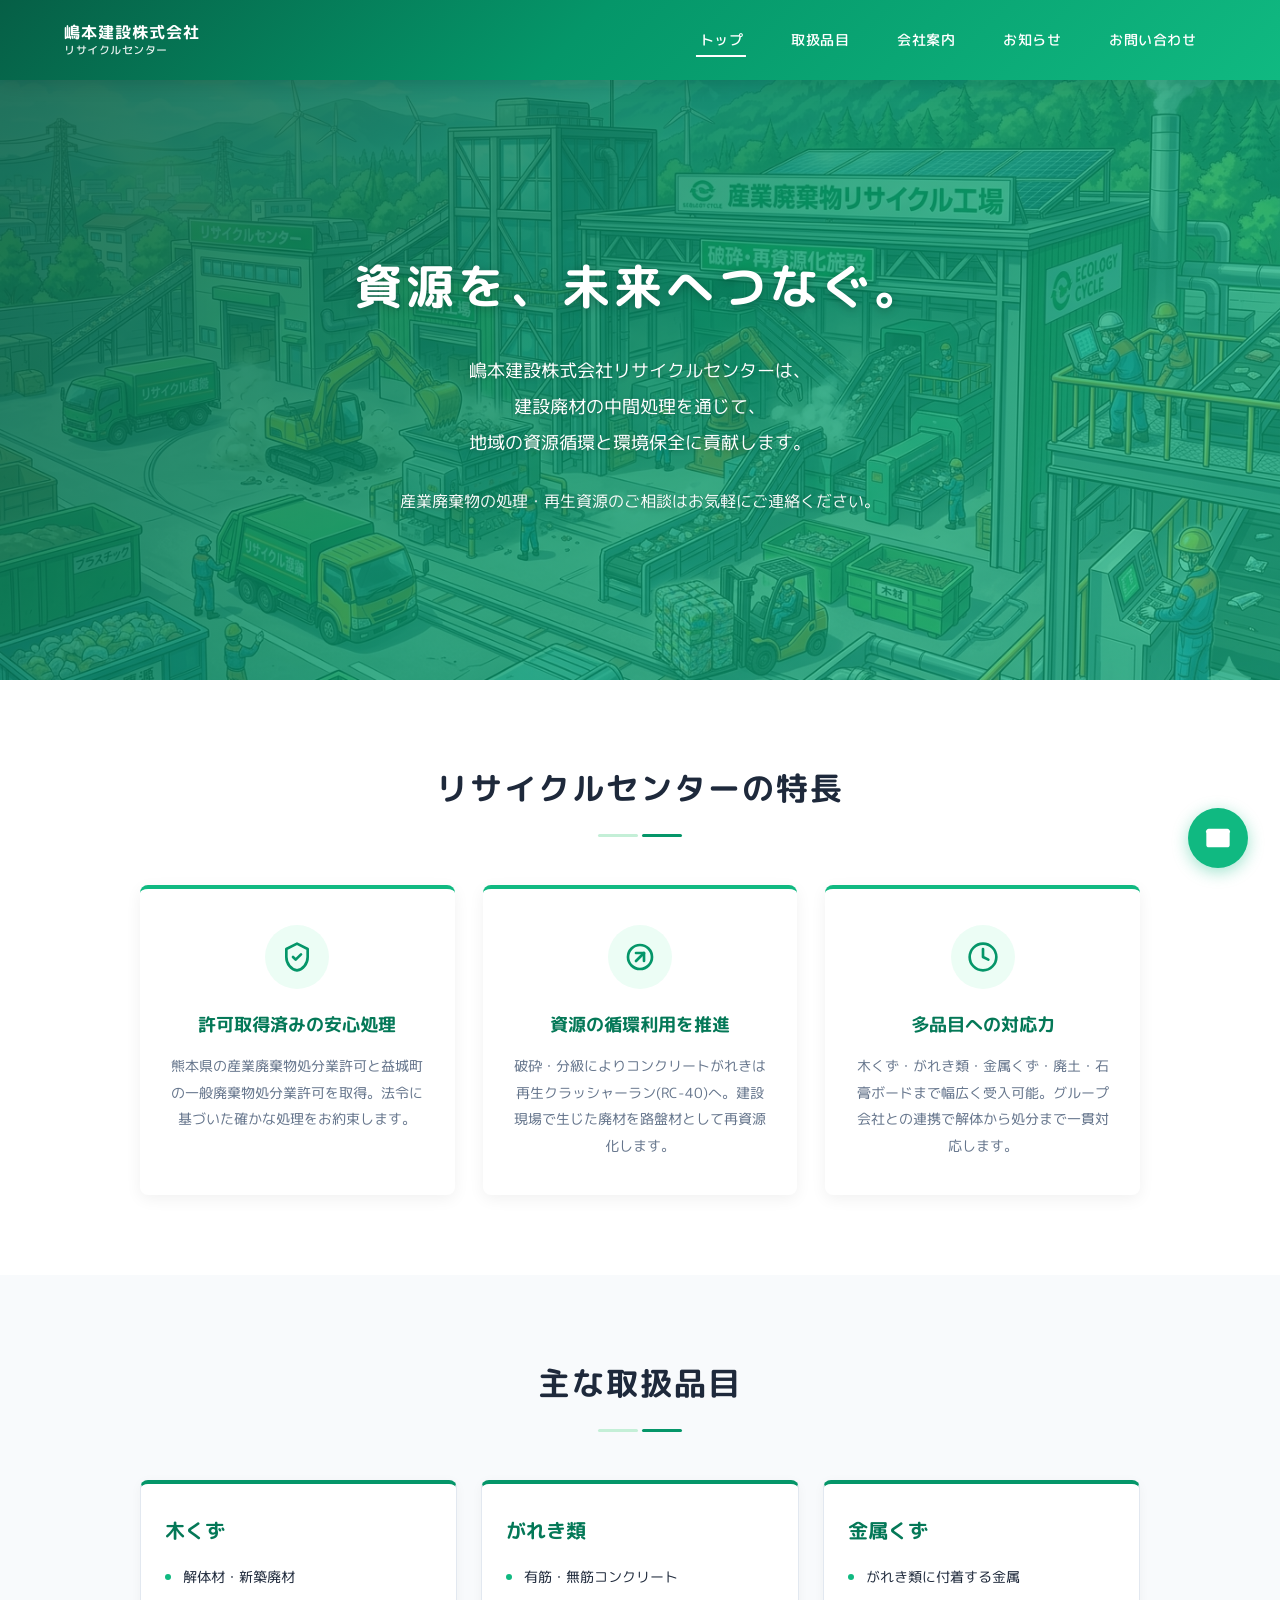
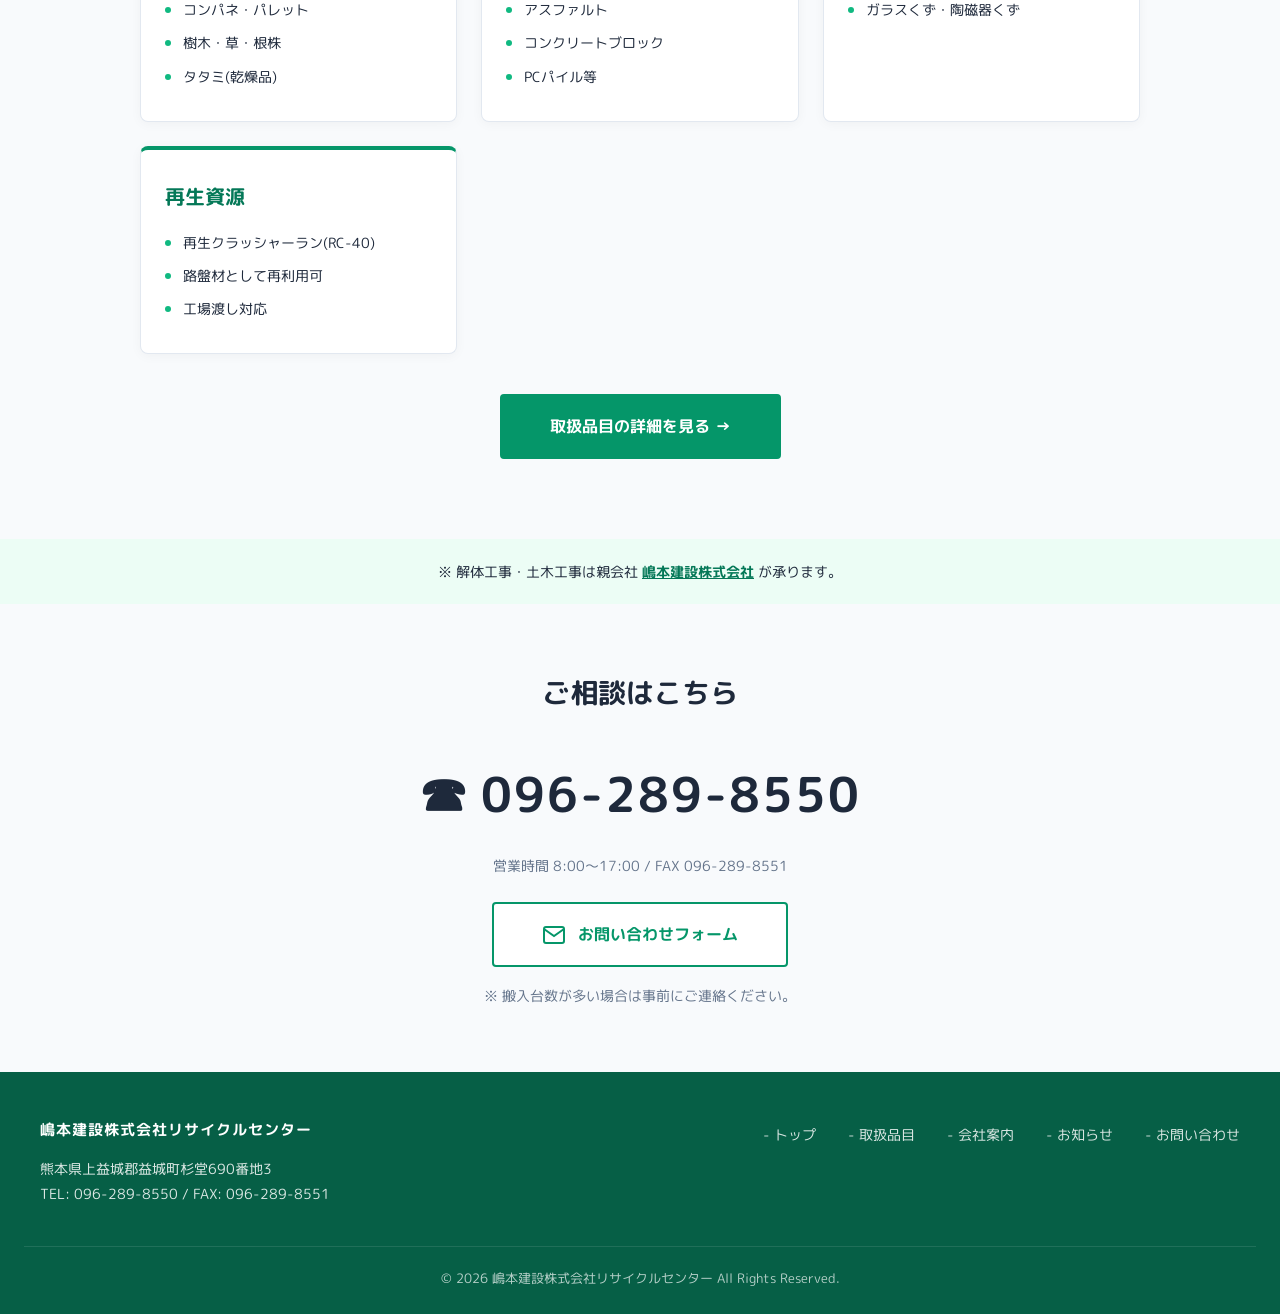
==== index.html @ 12db3a58 "Add files via upload" ====
<!DOCTYPE html>
<html lang="ja">
<head>
  <meta charset="UTF-8">
  <meta name="viewport" content="width=device-width, initial-scale=1.0">
  <title>嶋本建設株式会社リサイクルセンター | 熊本・益城町の産業廃棄物中間処理・再生資源</title>
  <meta name="description" content="嶋本建設株式会社リサイクルセンターは熊本県上益城郡益城町の産業廃棄物中間処理施設。木くず・コンクリートがれき・金属くず等の破砕・分級・再生、再生クラッシャーラン(RC-40)の製造・販売を行っています。TEL: 096-289-8550">
  <meta name="keywords" content="嶋本建設リサイクルセンター,熊本,益城町,産業廃棄物,中間処理,破砕,分級,木くず,がれき,再生クラッシャーラン,RC-40,解体,リサイクル">
  <meta name="author" content="嶋本建設株式会社リサイクルセンター">
  <link rel="canonical" href="https://minoru521019-blip.github.io/shimamoto-recycle/">

  <!-- Open Graph / Twitter -->
  <meta property="og:type" content="website">
  <meta property="og:site_name" content="嶋本建設株式会社リサイクルセンター">
  <meta property="og:title" content="嶋本建設株式会社リサイクルセンター | 熊本・益城町の産業廃棄物中間処理">
  <meta property="og:description" content="熊本県益城町の産業廃棄物中間処理施設。木くず・がれき類・金属くず等の破砕・分級と再生資源の製造。">
  <meta property="og:url" content="https://minoru521019-blip.github.io/shimamoto-recycle/">
  <meta property="og:image" content="https://minoru521019-blip.github.io/shimamoto-recycle/images/logo.svg">
  <meta property="og:locale" content="ja_JP">
  <meta name="twitter:card" content="summary_large_image">

  <link rel="preconnect" href="https://fonts.googleapis.com">
  <link rel="preconnect" href="https://fonts.gstatic.com" crossorigin>
  <link href="https://fonts.googleapis.com/css2?family=M+PLUS+Rounded+1c:wght@400;500;700;800&display=swap" rel="stylesheet">
  <link rel="stylesheet" href="css/style.css?v=1">

  <!-- Structured Data: LocalBusiness -->
  <script type="application/ld+json">
  {
    "@context": "https://schema.org",
    "@type": "LocalBusiness",
    "name": "嶋本建設株式会社リサイクルセンター",
    "alternateName": "嶋本建設リサイクルセンター",
    "url": "https://minoru521019-blip.github.io/shimamoto-recycle/",
    "telephone": "+81-96-289-8550",
    "faxNumber": "+81-96-289-8551",
    "openingHours": "Mo-Sa 08:00-17:00",
    "address": {
      "@type": "PostalAddress",
      "streetAddress": "杉堂690番地3",
      "addressLocality": "上益城郡益城町",
      "addressRegion": "熊本県",
      "addressCountry": "JP"
    },
    "areaServed": {
      "@type": "AdministrativeArea",
      "name": "熊本県"
    },
    "description": "熊本県上益城郡益城町の産業廃棄物中間処理施設。木くず・コンクリートがれき・金属くず等の破砕・分級、再生クラッシャーラン(RC-40)の製造・販売。",
    "knowsAbout": ["産業廃棄物中間処理", "木くず破砕", "がれき類破砕分級", "金属くず処理", "再生クラッシャーラン", "RC-40", "一般廃棄物処分"]
  }
  </script>
</head>
<body>

  <!-- Header -->
  <header class="header">
    <div class="header-inner">
      <a href="index.html" class="logo">
        <span class="logo-text">嶋本建設株式会社<small>リサイクルセンター</small></span>
      </a>
      <div class="hamburger">
        <span></span><span></span><span></span>
      </div>
      <nav class="nav">
        <ul class="nav-list">
          <li><a href="index.html" class="active">トップ</a></li>
          <li><a href="service.html">取扱品目</a></li>
          <li><a href="profile.html">会社案内</a></li>
          <li><a href="news.html">お知らせ</a></li>
          <li><a href="contact.html">お問い合わせ</a></li>
        </ul>
      </nav>
    </div>
  </header>

  <!-- Hero -->
  <section class="hero">
    <div class="hero-bg"></div>
    <div class="hero-content">
      <h1>資源を、未来へつなぐ。</h1>
      <p>嶋本建設株式会社リサイクルセンターは、<br>
      建設廃材の中間処理を通じて、<br>
      地域の資源循環と環境保全に貢献します。</p>
      <p class="cta-text">産業廃棄物の処理・再生資源のご相談はお気軽にご連絡ください。</p>
    </div>
  </section>

  <!-- Features -->
  <section class="section">
    <div class="section-inner">
      <div class="section-title">
        <h2>リサイクルセンターの特長</h2>
        <div class="divider"><span></span><span></span></div>
      </div>

      <div class="features-grid">
        <div class="feature-card">
          <div class="feature-icon">
            <svg viewBox="0 0 24 24" fill="none" stroke="currentColor" stroke-width="2" stroke-linecap="round" stroke-linejoin="round"><path d="M12 2L4 6v6c0 5 3.5 9.5 8 10 4.5-.5 8-5 8-10V6l-8-4z"/><path d="M9 12l2 2 4-4"/></svg>
          </div>
          <h3>許可取得済みの安心処理</h3>
          <p>熊本県の産業廃棄物処分業許可と益城町の一般廃棄物処分業許可を取得。法令に基づいた確かな処理をお約束します。</p>
        </div>

        <div class="feature-card">
          <div class="feature-icon">
            <svg viewBox="0 0 24 24" fill="none" stroke="currentColor" stroke-width="2" stroke-linecap="round" stroke-linejoin="round"><path d="M21 12a9 9 0 1 1-18 0 9 9 0 0 1 18 0z"/><path d="M15 9l-6 6"/><path d="M9 9h6v6"/></svg>
          </div>
          <h3>資源の循環利用を推進</h3>
          <p>破砕・分級によりコンクリートがれきは再生クラッシャーラン(RC-40)へ。建設現場で生じた廃材を路盤材として再資源化します。</p>
        </div>

        <div class="feature-card">
          <div class="feature-icon">
            <svg viewBox="0 0 24 24" fill="none" stroke="currentColor" stroke-width="2" stroke-linecap="round" stroke-linejoin="round"><circle cx="12" cy="12" r="10"/><path d="M12 6v6l4 2"/></svg>
          </div>
          <h3>多品目への対応力</h3>
          <p>木くず・がれき類・金属くず・廃土・石膏ボードまで幅広く受入可能。グループ会社との連携で解体から処分まで一貫対応します。</p>
        </div>
      </div>
    </div>
  </section>

  <!-- Items Overview -->
  <section class="section section-gray">
    <div class="section-inner">
      <div class="section-title">
        <h2>主な取扱品目</h2>
        <div class="divider"><span></span><span></span></div>
      </div>

      <div class="items-grid">
        <div class="item-card">
          <h3>木くず</h3>
          <ul>
            <li>解体材・新築廃材</li>
            <li>コンパネ・パレット</li>
            <li>樹木・草・根株</li>
            <li>タタミ(乾燥品)</li>
          </ul>
        </div>
        <div class="item-card">
          <h3>がれき類</h3>
          <ul>
            <li>有筋・無筋コンクリート</li>
            <li>アスファルト</li>
            <li>コンクリートブロック</li>
            <li>PCパイル等</li>
          </ul>
        </div>
        <div class="item-card">
          <h3>金属くず</h3>
          <ul>
            <li>がれき類に付着する金属</li>
            <li>ガラスくず・陶磁器くず</li>
          </ul>
        </div>
        <div class="item-card">
          <h3>再生資源</h3>
          <ul>
            <li>再生クラッシャーラン(RC-40)</li>
            <li>路盤材として再利用可</li>
            <li>工場渡し対応</li>
          </ul>
        </div>
      </div>

      <div style="text-align: center; margin-top: 40px;">
        <a href="service.html" class="contact-btn" style="background: var(--primary); color: var(--white); border-color: var(--primary);">
          取扱品目の詳細を見る →
        </a>
      </div>
    </div>
  </section>

  <!-- Parent Link Banner -->
  <div class="parent-link">
    <p>※ 解体工事・土木工事は親会社 <a href="https://minoru521019-blip.github.io/" target="_blank" rel="noopener">嶋本建設株式会社</a> が承ります。</p>
  </div>

  <!-- Contact CTA -->
  <section class="contact-section">
    <h2>ご相談はこちら</h2>
    <a href="tel:096-289-8550" class="contact-phone">096-289-8550</a>
    <p class="contact-hours">営業時間 8:00～17:00 / FAX 096-289-8551</p>
    <div>
      <a href="contact.html" class="contact-btn">
        <svg viewBox="0 0 24 24" fill="none" stroke="currentColor" stroke-width="2"><path d="M4 4h16c1.1 0 2 .9 2 2v12c0 1.1-.9 2-2 2H4c-1.1 0-2-.9-2-2V6c0-1.1.9-2 2-2z"/><polyline points="22,6 12,13 2,6"/></svg>
        お問い合わせフォーム
      </a>
    </div>
    <p class="contact-note">※ 搬入台数が多い場合は事前にご連絡ください。</p>
  </section>

  <!-- Footer -->
  <footer class="footer">
    <div class="footer-inner">
      <div>
        <div class="footer-logo">
          <span class="logo-text">嶋本建設株式会社リサイクルセンター</span>
        </div>
        <p class="footer-address">
          熊本県上益城郡益城町杉堂690番地3<br>
          TEL: 096-289-8550 / FAX: 096-289-8551
        </p>
      </div>
      <ul class="footer-nav">
        <li><a href="index.html">トップ</a></li>
        <li><a href="service.html">取扱品目</a></li>
        <li><a href="profile.html">会社案内</a></li>
        <li><a href="news.html">お知らせ</a></li>
        <li><a href="contact.html">お問い合わせ</a></li>
      </ul>
    </div>
    <p class="footer-bottom">&copy; 2026 嶋本建設株式会社リサイクルセンター All Rights Reserved.</p>
  </footer>

  <!-- Floating Contact Button -->
  <a href="contact.html" class="float-contact" aria-label="お問い合わせ">
    <svg viewBox="0 0 24 24"><path d="M4 4h16c1.1 0 2 .9 2 2v12c0 1.1-.9 2-2 2H4c-1.1 0-2-.9-2-2V6c0-1.1.9-2 2-2z"/><polyline points="22,6 12,13 2,6" fill="none" stroke="#fff" stroke-width="2"/></svg>
  </a>

  <script src="js/main.js"></script>
</body>
</html>
---- css/style.css ----
/* ============================================
   嶋本建設株式会社リサイクルセンター - Corporate Website
   Color Theme: Eco Emerald Green
   ============================================ */

/* --- Reset & Base --- */
*, *::before, *::after {
  margin: 0;
  padding: 0;
  box-sizing: border-box;
}

html {
  scroll-behavior: smooth;
}

body {
  font-family: "M PLUS Rounded 1c", "Hiragino Maru Gothic ProN", "Yu Gothic", "Meiryo", sans-serif;
  color: #333;
  line-height: 1.8;
  background: #fff;
}

a {
  color: inherit;
  text-decoration: none;
}

img {
  max-width: 100%;
  height: auto;
}

/* --- Color Variables (Eco Emerald) --- */
:root {
  --primary: #059669;        /* Emerald 600 */
  --primary-dark: #047857;   /* Emerald 700 */
  --primary-darker: #065f46; /* Emerald 800 */
  --accent: #10b981;         /* Emerald 500 */
  --light: #ecfdf5;          /* Emerald 50 */
  --gradient: linear-gradient(135deg, #065f46 0%, #059669 45%, #10b981 100%);
  --text: #1e293b;
  --text-light: #64748b;
  --white: #ffffff;
  --gray-bg: #f8fafc;
  --border: #e2e8f0;
}

/* --- Header --- */
.header {
  position: fixed;
  top: 0;
  left: 0;
  width: 100%;
  z-index: 1000;
  background: var(--gradient);
  box-shadow: 0 2px 20px rgba(0,0,0,0.15);
  transition: all 0.3s ease;
}

.header-inner {
  max-width: 1200px;
  margin: 0 auto;
  padding: 0 24px;
  display: flex;
  align-items: center;
  justify-content: space-between;
  height: 80px;
}

.logo {
  display: flex;
  align-items: center;
  gap: 12px;
}

.logo-icon {
  width: 48px;
  height: 48px;
}

.logo-text {
  color: var(--white);
  font-size: 16px;
  font-weight: 700;
  letter-spacing: 1px;
  line-height: 1.3;
}

.logo-text small {
  display: block;
  font-size: 11px;
  font-weight: 500;
  opacity: 0.9;
  letter-spacing: 0.5px;
}

/* --- Navigation --- */
.nav-list {
  display: flex;
  list-style: none;
  gap: 8px;
}

.nav-list a {
  display: block;
  padding: 8px 20px;
  color: var(--white);
  font-size: 14px;
  font-weight: 500;
  letter-spacing: 0.5px;
  border-radius: 4px;
  transition: background 0.3s;
  position: relative;
}

.nav-list a::after {
  content: '';
  position: absolute;
  bottom: 4px;
  left: 50%;
  transform: translateX(-50%);
  width: 0;
  height: 2px;
  background: var(--white);
  transition: width 0.3s;
}

.nav-list a:hover::after,
.nav-list a.active::after {
  width: 60%;
}

.nav-list a:hover {
  background: rgba(255,255,255,0.1);
}

/* --- Hamburger Menu --- */
.hamburger {
  display: none;
  flex-direction: column;
  gap: 5px;
  cursor: pointer;
  padding: 8px;
  z-index: 1001;
}

.hamburger span {
  display: block;
  width: 28px;
  height: 2px;
  background: var(--white);
  transition: all 0.3s;
}

.hamburger.active span:nth-child(1) {
  transform: rotate(45deg) translate(5px, 5px);
}

.hamburger.active span:nth-child(2) {
  opacity: 0;
}

.hamburger.active span:nth-child(3) {
  transform: rotate(-45deg) translate(5px, -5px);
}

/* --- Hero Section --- */
.hero {
  position: relative;
  height: 600px;
  display: flex;
  align-items: center;
  justify-content: center;
  overflow: hidden;
  margin-top: 80px;
  background: var(--gradient);
}

.hero-bg {
  position: absolute;
  inset: 0;
  background: url('../images/risaikuru2.png') center/cover no-repeat;
  z-index: 1;
}

.hero-bg::after {
  content: '';
  position: absolute;
  inset: 0;
  background: linear-gradient(135deg, rgba(6,95,70,0.88) 0%, rgba(5,150,105,0.78) 50%, rgba(16,185,129,0.66) 100%);
  z-index: 2;
}

.hero-content {
  position: relative;
  z-index: 3;
  text-align: center;
  color: var(--white);
  padding: 0 24px;
}

.hero-content h1 {
  font-size: 48px;
  font-weight: 700;
  margin-bottom: 24px;
  letter-spacing: 4px;
  text-shadow: 0 2px 10px rgba(0,0,0,0.25);
}

.hero-content p {
  font-size: 18px;
  line-height: 2;
  text-shadow: 0 1px 5px rgba(0,0,0,0.25);
  max-width: 760px;
  margin: 0 auto;
}

.hero-content .cta-text {
  margin-top: 24px;
  font-size: 16px;
  opacity: 0.95;
}

/* --- Page Hero (Sub pages) --- */
.page-hero {
  position: relative;
  height: 300px;
  display: flex;
  align-items: center;
  justify-content: center;
  margin-top: 80px;
  overflow: hidden;
  background: var(--gradient);
}

.page-hero-bg {
  position: absolute;
  inset: 0;
  background: url('../images/risaikuru1.png') center/cover no-repeat;
}

.page-hero-bg::after {
  content: '';
  position: absolute;
  inset: 0;
  background: linear-gradient(135deg, rgba(6,95,70,0.9) 0%, rgba(5,150,105,0.78) 100%);
}

.page-hero-content {
  position: relative;
  z-index: 2;
  text-align: center;
  color: var(--white);
}

.page-hero-content .en-title {
  font-size: 14px;
  letter-spacing: 3px;
  text-transform: uppercase;
  margin-bottom: 8px;
  opacity: 0.95;
}

.page-hero-content h1 {
  font-size: 36px;
  font-weight: 700;
  letter-spacing: 4px;
}

/* --- Breadcrumb --- */
.breadcrumb {
  max-width: 1200px;
  margin: 0 auto;
  padding: 16px 24px;
  font-size: 13px;
  color: var(--text-light);
}

.breadcrumb a {
  color: var(--primary);
  text-decoration: underline;
}

.breadcrumb a:hover {
  color: var(--primary-dark);
}

/* --- Section --- */
.section {
  padding: 80px 24px;
}

.section-gray {
  background: var(--gray-bg);
}

.section-inner {
  max-width: 1000px;
  margin: 0 auto;
}

.section-title {
  text-align: center;
  margin-bottom: 48px;
}

.section-title h2 {
  font-size: 32px;
  font-weight: 700;
  color: var(--text);
  letter-spacing: 2px;
}

.section-title .divider {
  display: flex;
  justify-content: center;
  gap: 4px;
  margin-top: 16px;
}

.section-title .divider span {
  display: block;
  height: 3px;
  border-radius: 2px;
}

.section-title .divider span:first-child {
  width: 40px;
  background: #c4efd7;
}

.section-title .divider span:last-child {
  width: 40px;
  background: var(--primary);
}

/* --- Company Table --- */
.company-table {
  width: 100%;
  border-collapse: collapse;
}

.company-table tr {
  border-bottom: 1px solid var(--border);
}

.company-table th {
  text-align: left;
  padding: 20px 24px;
  width: 180px;
  font-weight: 600;
  font-size: 15px;
  color: var(--text);
  vertical-align: top;
}

.company-table td {
  padding: 20px 24px;
  font-size: 15px;
  color: var(--text);
}

/* --- Business Section --- */
.business-block {
  display: flex;
  gap: 48px;
  align-items: flex-start;
  margin-bottom: 48px;
}

.business-block.reverse {
  flex-direction: row-reverse;
}

.business-image {
  flex: 0 0 400px;
  border-radius: 8px;
  overflow: hidden;
  box-shadow: 0 4px 20px rgba(0,0,0,0.1);
}

.business-image img {
  width: 100%;
  height: 300px;
  object-fit: cover;
  display: block;
}

.business-text {
  flex: 1;
}

.business-text h3 {
  font-size: 24px;
  color: var(--primary-dark);
  margin-bottom: 16px;
  padding-bottom: 12px;
  border-bottom: 2px solid var(--accent);
  display: inline-block;
}

.business-text p {
  margin-bottom: 16px;
  line-height: 2;
}

.business-list {
  list-style: none;
  display: grid;
  grid-template-columns: 1fr 1fr;
  gap: 8px 24px;
}

.business-list li {
  padding: 4px 0;
  padding-left: 20px;
  position: relative;
  font-size: 15px;
}

.business-list li::before {
  content: '';
  position: absolute;
  left: 0;
  top: 12px;
  width: 8px;
  height: 8px;
  background: var(--accent);
  border-radius: 50%;
}

/* --- Waste Items Grid --- */
.items-grid {
  display: grid;
  grid-template-columns: repeat(auto-fit, minmax(260px, 1fr));
  gap: 24px;
  margin-top: 32px;
}

.item-card {
  background: var(--white);
  border: 1px solid var(--border);
  border-top: 4px solid var(--primary);
  border-radius: 8px;
  padding: 28px 24px;
  box-shadow: 0 2px 12px rgba(0,0,0,0.04);
  transition: transform 0.3s, box-shadow 0.3s;
}

.item-card:hover {
  transform: translateY(-4px);
  box-shadow: 0 8px 24px rgba(5,150,105,0.12);
}

.item-card h3 {
  font-size: 20px;
  color: var(--primary-dark);
  margin-bottom: 12px;
  font-weight: 700;
}

.item-card p {
  font-size: 14px;
  color: var(--text-light);
  line-height: 1.9;
  margin-bottom: 12px;
}

.item-card ul {
  list-style: none;
}

.item-card ul li {
  font-size: 14px;
  color: var(--text);
  padding: 4px 0 4px 18px;
  position: relative;
}

.item-card ul li::before {
  content: '';
  position: absolute;
  left: 0;
  top: 14px;
  width: 6px;
  height: 6px;
  background: var(--accent);
  border-radius: 50%;
}

/* --- Process Flow --- */
.flow-steps {
  display: grid;
  grid-template-columns: repeat(4, 1fr);
  gap: 16px;
  margin-top: 32px;
  position: relative;
}

.flow-step {
  background: var(--white);
  border: 2px solid var(--light);
  border-radius: 8px;
  padding: 24px 20px;
  text-align: center;
  position: relative;
}

.flow-step::after {
  content: '▶';
  position: absolute;
  right: -14px;
  top: 50%;
  transform: translateY(-50%);
  color: var(--primary);
  font-size: 16px;
  z-index: 2;
}

.flow-step:last-child::after {
  display: none;
}

.flow-step .step-num {
  display: inline-block;
  width: 40px;
  height: 40px;
  line-height: 40px;
  border-radius: 50%;
  background: var(--primary);
  color: var(--white);
  font-weight: 700;
  font-size: 18px;
  margin-bottom: 12px;
}

.flow-step h4 {
  font-size: 16px;
  color: var(--primary-dark);
  margin-bottom: 8px;
  font-weight: 700;
}

.flow-step p {
  font-size: 13px;
  color: var(--text-light);
  line-height: 1.7;
}

/* --- Feature Cards --- */
.features-grid {
  display: grid;
  grid-template-columns: repeat(3, 1fr);
  gap: 28px;
  margin-top: 32px;
}

.feature-card {
  background: var(--white);
  border-radius: 8px;
  padding: 36px 28px;
  text-align: center;
  box-shadow: 0 4px 16px rgba(0,0,0,0.06);
  border-top: 4px solid var(--accent);
  transition: transform 0.3s;
}

.feature-card:hover {
  transform: translateY(-4px);
}

.feature-card .feature-icon {
  width: 64px;
  height: 64px;
  margin: 0 auto 20px;
  background: var(--light);
  border-radius: 50%;
  display: flex;
  align-items: center;
  justify-content: center;
  color: var(--primary);
}

.feature-card .feature-icon svg {
  width: 32px;
  height: 32px;
}

.feature-card h3 {
  font-size: 18px;
  color: var(--primary-dark);
  margin-bottom: 12px;
  font-weight: 700;
}

.feature-card p {
  font-size: 14px;
  color: var(--text-light);
  line-height: 1.9;
}

/* --- Info Box (callouts) --- */
.info-box {
  padding: 24px 28px;
  background: var(--light);
  border-radius: 8px;
  border-left: 4px solid var(--accent);
  margin: 24px 0;
}

.info-box p {
  margin: 0;
  font-size: 15px;
  line-height: 1.9;
  color: var(--text);
}

.info-box p + p {
  margin-top: 8px;
}

.info-box strong {
  color: var(--primary-dark);
}

/* --- License Cards --- */
.license-grid {
  display: grid;
  grid-template-columns: 1fr 1fr;
  gap: 24px;
  margin-top: 24px;
}

.license-card {
  background: var(--white);
  border: 1px solid var(--border);
  border-left: 4px solid var(--primary);
  border-radius: 6px;
  padding: 24px;
}

.license-card h4 {
  font-size: 16px;
  color: var(--primary-dark);
  margin-bottom: 12px;
  font-weight: 700;
}

.license-card dl {
  font-size: 14px;
  line-height: 2;
}

.license-card dt {
  display: inline-block;
  width: 90px;
  color: var(--text-light);
  font-weight: 500;
}

.license-card dd {
  display: inline;
  color: var(--text);
}

.license-card dd::after {
  content: '\A';
  white-space: pre;
}

/* --- News --- */
.news-list {
  list-style: none;
}

.news-list li {
  display: flex;
  gap: 24px;
  padding: 24px 0;
  border-bottom: 1px solid var(--border);
  align-items: baseline;
}

.news-date {
  flex: 0 0 120px;
  font-size: 14px;
  color: var(--text-light);
  font-weight: 500;
}

.news-tag {
  flex: 0 0 80px;
  display: inline-block;
  padding: 2px 12px;
  font-size: 12px;
  background: var(--primary);
  color: var(--white);
  border-radius: 3px;
  text-align: center;
}

.news-title {
  flex: 1;
  font-size: 15px;
}

/* --- Contact Section --- */
.contact-section {
  text-align: center;
  padding: 64px 24px;
  background: var(--gray-bg);
}

.contact-section h2 {
  font-size: 28px;
  font-weight: 700;
  margin-bottom: 32px;
  color: var(--text);
}

.contact-phone {
  font-size: 48px;
  font-weight: 700;
  color: var(--text);
  letter-spacing: 2px;
  margin-bottom: 16px;
  display: block;
}

.contact-phone::before {
  content: '\260E';
  margin-right: 12px;
}

.contact-hours {
  font-size: 14px;
  color: var(--text-light);
  margin-bottom: 24px;
}

.contact-btn {
  display: inline-flex;
  align-items: center;
  gap: 12px;
  padding: 16px 48px;
  background: var(--white);
  border: 2px solid var(--primary);
  color: var(--primary);
  font-size: 16px;
  font-weight: 600;
  border-radius: 4px;
  cursor: pointer;
  transition: all 0.3s;
}

.contact-btn:hover {
  background: var(--primary);
  color: var(--white);
}

.contact-btn svg {
  width: 24px;
  height: 24px;
}

.contact-note {
  margin-top: 16px;
  font-size: 14px;
  color: var(--text-light);
}

/* --- Contact Form --- */
.contact-form {
  max-width: 700px;
  margin: 0 auto;
}

.form-group {
  margin-bottom: 24px;
  text-align: left;
}

.form-group label {
  display: block;
  font-size: 15px;
  font-weight: 600;
  margin-bottom: 8px;
  color: var(--text);
}

.form-group label .required {
  display: inline-block;
  background: #ef4444;
  color: white;
  font-size: 11px;
  padding: 1px 6px;
  border-radius: 3px;
  margin-left: 8px;
  font-weight: 500;
}

.form-group input,
.form-group textarea,
.form-group select {
  width: 100%;
  padding: 12px 16px;
  border: 1px solid var(--border);
  border-radius: 4px;
  font-size: 15px;
  font-family: inherit;
  transition: border-color 0.3s;
}

.form-group input:focus,
.form-group textarea:focus,
.form-group select:focus {
  outline: none;
  border-color: var(--primary);
  box-shadow: 0 0 0 3px rgba(5,150,105,0.1);
}

.form-group textarea {
  height: 180px;
  resize: vertical;
}

.submit-btn {
  display: inline-block;
  padding: 16px 64px;
  background: var(--primary);
  color: var(--white);
  border: none;
  border-radius: 4px;
  font-size: 16px;
  font-weight: 600;
  cursor: pointer;
  transition: background 0.3s;
}

.submit-btn:hover {
  background: var(--primary-dark);
}

/* --- Floating Contact Button --- */
.float-contact {
  position: fixed;
  bottom: 32px;
  right: 32px;
  width: 60px;
  height: 60px;
  background: var(--accent);
  border-radius: 50%;
  display: flex;
  align-items: center;
  justify-content: center;
  box-shadow: 0 4px 16px rgba(16,185,129,0.4);
  transition: transform 0.3s, box-shadow 0.3s;
  z-index: 999;
}

.float-contact:hover {
  transform: scale(1.1);
  box-shadow: 0 6px 24px rgba(16,185,129,0.5);
}

.float-contact svg {
  width: 28px;
  height: 28px;
  fill: var(--white);
}

/* --- Parent Link Banner --- */
.parent-link {
  background: var(--light);
  padding: 20px 24px;
  text-align: center;
  font-size: 14px;
  color: var(--text);
}

.parent-link a {
  color: var(--primary-dark);
  font-weight: 600;
  text-decoration: underline;
}

.parent-link a:hover {
  color: var(--primary);
}

/* --- Footer --- */
.footer {
  background: var(--primary-darker);
  color: var(--white);
  padding: 48px 24px 24px;
}

.footer-inner {
  max-width: 1200px;
  margin: 0 auto;
  display: flex;
  justify-content: space-between;
  align-items: flex-start;
  gap: 48px;
}

.footer-logo {
  display: flex;
  align-items: center;
  gap: 12px;
  margin-bottom: 16px;
}

.footer-logo .logo-icon {
  width: 40px;
  height: 40px;
}

.footer-logo .logo-text {
  font-size: 15px;
  font-weight: 700;
  color: var(--white);
}

.footer-address {
  font-size: 14px;
  line-height: 1.8;
  opacity: 0.85;
}

.footer-nav {
  display: flex;
  gap: 32px;
  list-style: none;
}

.footer-nav a {
  font-size: 14px;
  color: var(--white);
  opacity: 0.85;
  transition: opacity 0.3s;
}

.footer-nav a:hover {
  opacity: 1;
}

.footer-nav a::before {
  content: '- ';
}

.footer-bottom {
  text-align: center;
  margin-top: 40px;
  padding-top: 20px;
  border-top: 1px solid rgba(255,255,255,0.15);
  font-size: 13px;
  opacity: 0.7;
}

/* --- Responsive --- */
@media (max-width: 768px) {
  .header-inner {
    height: 64px;
  }

  .logo-text {
    font-size: 14px;
  }

  .logo-text small {
    font-size: 10px;
  }

  .hamburger {
    display: flex;
  }

  .nav {
    position: fixed;
    top: 0;
    right: -100%;
    width: 280px;
    height: 100vh;
    background: var(--primary-darker);
    padding: 80px 24px 24px;
    transition: right 0.3s ease;
    box-shadow: -4px 0 20px rgba(0,0,0,0.2);
  }

  .nav.open {
    right: 0;
  }

  .nav-list {
    flex-direction: column;
    gap: 0;
  }

  .nav-list a {
    padding: 16px 12px;
    font-size: 16px;
    border-bottom: 1px solid rgba(255,255,255,0.1);
    border-radius: 0;
  }

  .nav-list a::after {
    display: none;
  }

  .hero {
    height: 480px;
    margin-top: 64px;
  }

  .hero-content h1 {
    font-size: 28px;
    letter-spacing: 2px;
  }

  .hero-content p {
    font-size: 15px;
  }

  .page-hero {
    height: 200px;
    margin-top: 64px;
  }

  .page-hero-content h1 {
    font-size: 24px;
  }

  .section {
    padding: 48px 16px;
  }

  .section-title h2 {
    font-size: 24px;
  }

  .business-block {
    flex-direction: column;
    gap: 24px;
  }

  .business-block.reverse {
    flex-direction: column;
  }

  .business-image {
    flex: none;
    width: 100%;
  }

  .business-list {
    grid-template-columns: 1fr;
  }

  .items-grid {
    grid-template-columns: 1fr;
  }

  .flow-steps {
    grid-template-columns: 1fr;
    gap: 24px;
  }

  .flow-step::after {
    content: '▼';
    right: 50%;
    top: auto;
    bottom: -22px;
    transform: translateX(50%);
  }

  .features-grid {
    grid-template-columns: 1fr;
  }

  .license-grid {
    grid-template-columns: 1fr;
  }

  .company-table th,
  .company-table td {
    display: block;
    padding: 8px 16px;
    width: 100%;
  }

  .company-table th {
    padding-bottom: 0;
    color: var(--primary-dark);
  }

  .company-table tr {
    padding: 8px 0;
  }

  .news-list li {
    flex-wrap: wrap;
    gap: 8px;
  }

  .news-date {
    flex: 0 0 auto;
  }

  .contact-phone {
    font-size: 32px;
  }

  .footer-inner {
    flex-direction: column;
    gap: 32px;
  }

  .footer-nav {
    flex-direction: column;
    gap: 12px;
  }

  .float-contact {
    bottom: 20px;
    right: 20px;
    width: 52px;
    height: 52px;
  }
}
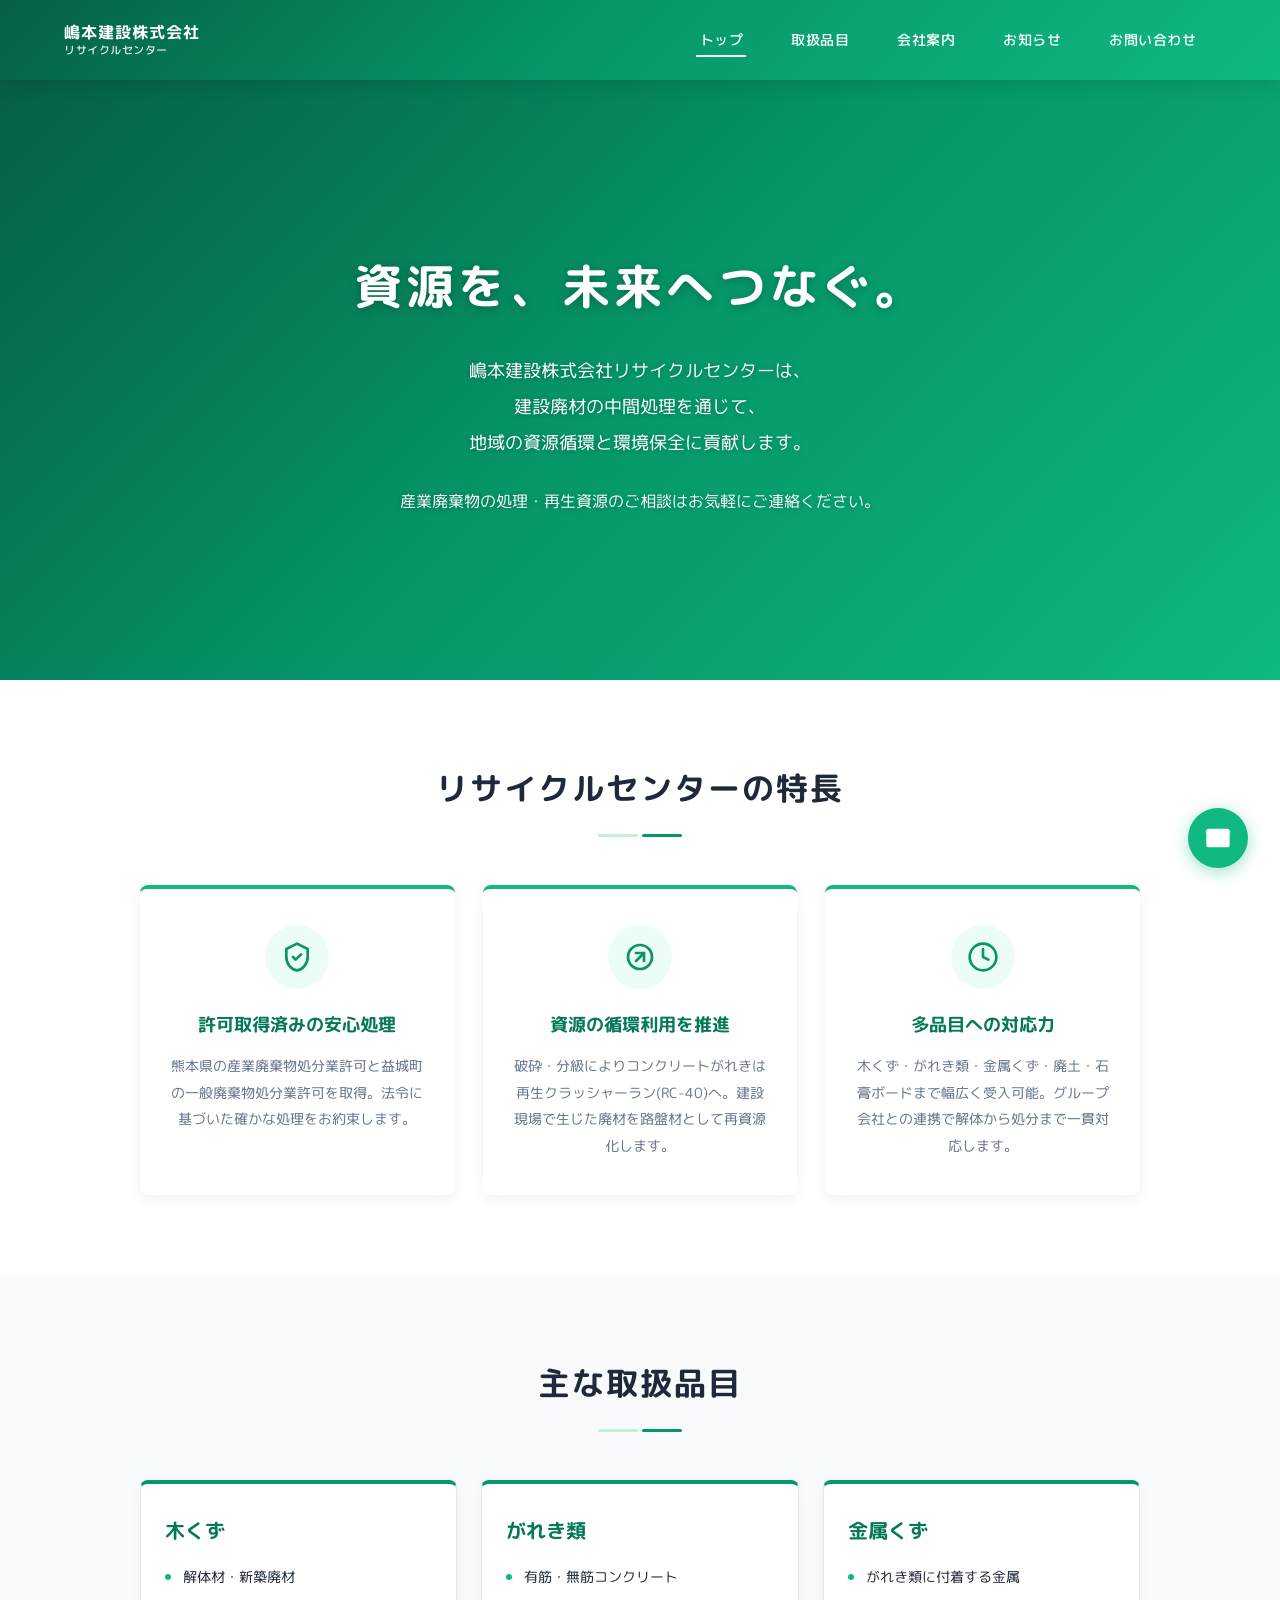
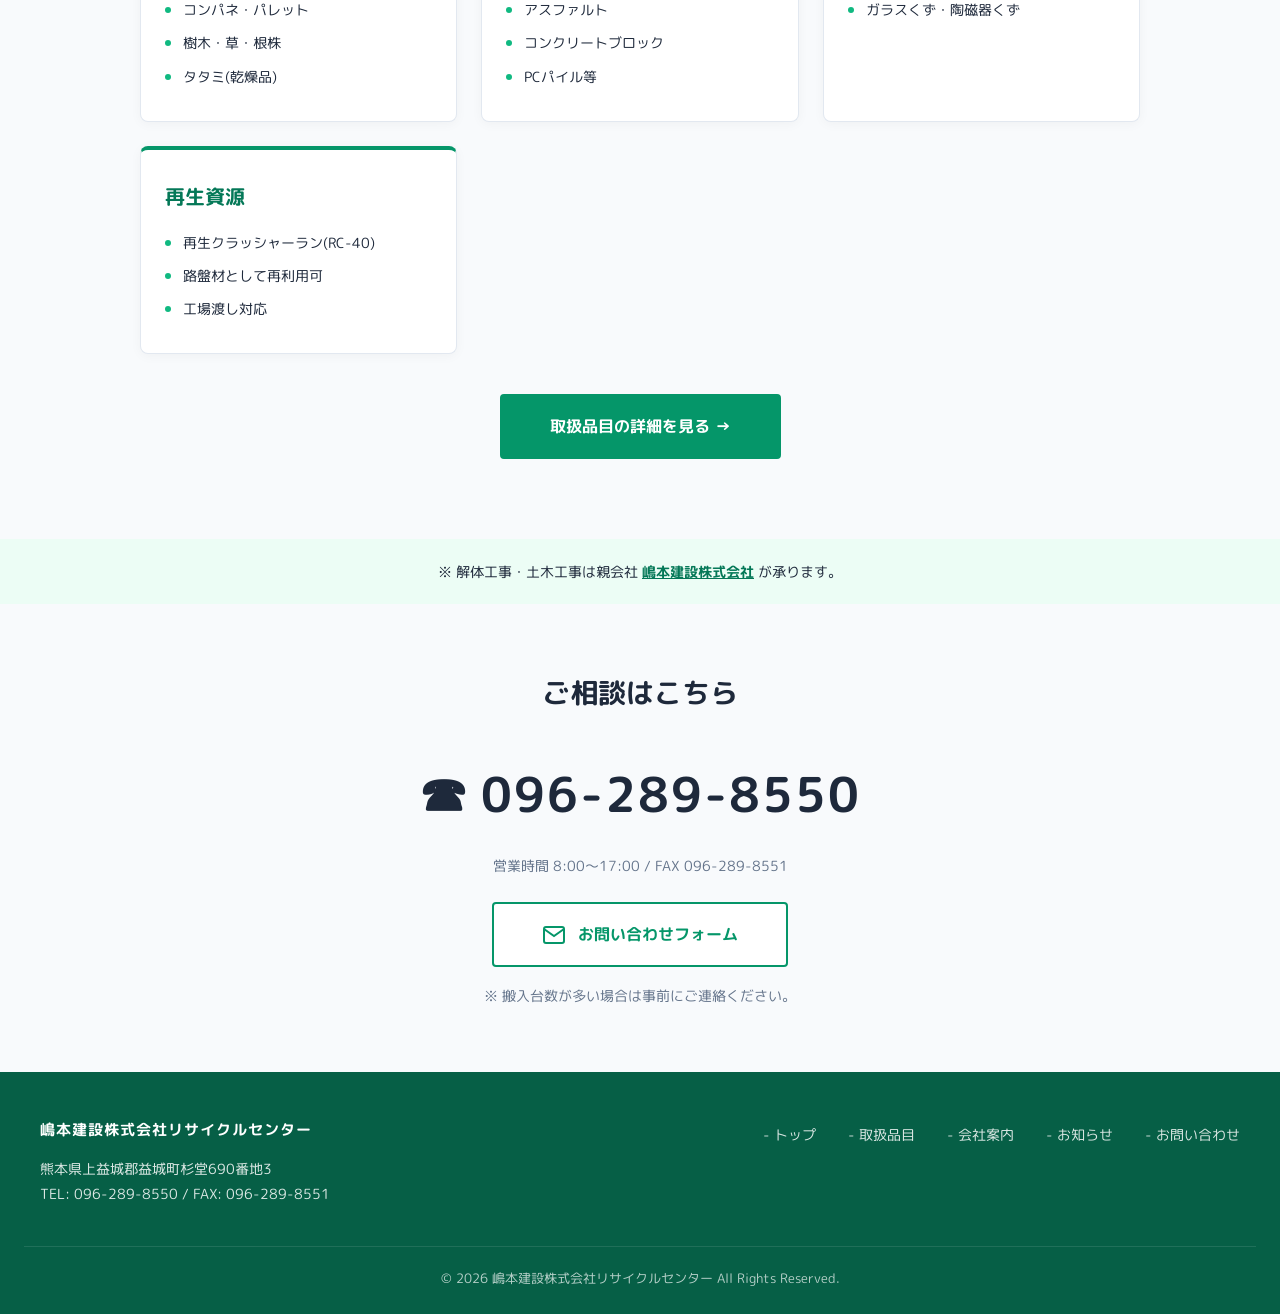
==== commit c8b70c1c: "Update GitHub Pages URLs to rumino-co.github.io Co-Authored-By: Claude Opus 4.7 (1M context) <norepl" ====
--- a/index.html
+++ b/index.html
@@ -7,15 +7,15 @@
   <meta name="description" content="嶋本建設株式会社リサイクルセンターは熊本県上益城郡益城町の産業廃棄物中間処理施設。木くず・コンクリートがれき・金属くず等の破砕・分級・再生、再生クラッシャーラン(RC-40)の製造・販売を行っています。TEL: 096-289-8550">
   <meta name="keywords" content="嶋本建設リサイクルセンター,熊本,益城町,産業廃棄物,中間処理,破砕,分級,木くず,がれき,再生クラッシャーラン,RC-40,解体,リサイクル">
   <meta name="author" content="嶋本建設株式会社リサイクルセンター">
-  <link rel="canonical" href="https://minoru521019-blip.github.io/shimamoto-recycle/">
+  <link rel="canonical" href="https://rumino-co.github.io/shimamoto-recycle/">
 
   <!-- Open Graph / Twitter -->
   <meta property="og:type" content="website">
   <meta property="og:site_name" content="嶋本建設株式会社リサイクルセンター">
   <meta property="og:title" content="嶋本建設株式会社リサイクルセンター | 熊本・益城町の産業廃棄物中間処理">
   <meta property="og:description" content="熊本県益城町の産業廃棄物中間処理施設。木くず・がれき類・金属くず等の破砕・分級と再生資源の製造。">
-  <meta property="og:url" content="https://minoru521019-blip.github.io/shimamoto-recycle/">
-  <meta property="og:image" content="https://minoru521019-blip.github.io/shimamoto-recycle/images/logo.svg">
+  <meta property="og:url" content="https://rumino-co.github.io/shimamoto-recycle/">
+  <meta property="og:image" content="https://rumino-co.github.io/shimamoto-recycle/images/logo.svg">
   <meta property="og:locale" content="ja_JP">
   <meta name="twitter:card" content="summary_large_image">
 
@@ -31,7 +31,7 @@
     "@type": "LocalBusiness",
     "name": "嶋本建設株式会社リサイクルセンター",
     "alternateName": "嶋本建設リサイクルセンター",
-    "url": "https://minoru521019-blip.github.io/shimamoto-recycle/",
+    "url": "https://rumino-co.github.io/shimamoto-recycle/",
     "telephone": "+81-96-289-8550",
     "faxNumber": "+81-96-289-8551",
     "openingHours": "Mo-Sa 08:00-17:00",
@@ -176,7 +176,7 @@
 
   <!-- Parent Link Banner -->
   <div class="parent-link">
-    <p>※ 解体工事・土木工事は親会社 <a href="https://minoru521019-blip.github.io/" target="_blank" rel="noopener">嶋本建設株式会社</a> が承ります。</p>
+    <p>※ 解体工事・土木工事は親会社 <a href="https://rumino-co.github.io/" target="_blank" rel="noopener">嶋本建設株式会社</a> が承ります。</p>
   </div>
 
   <!-- Contact CTA -->
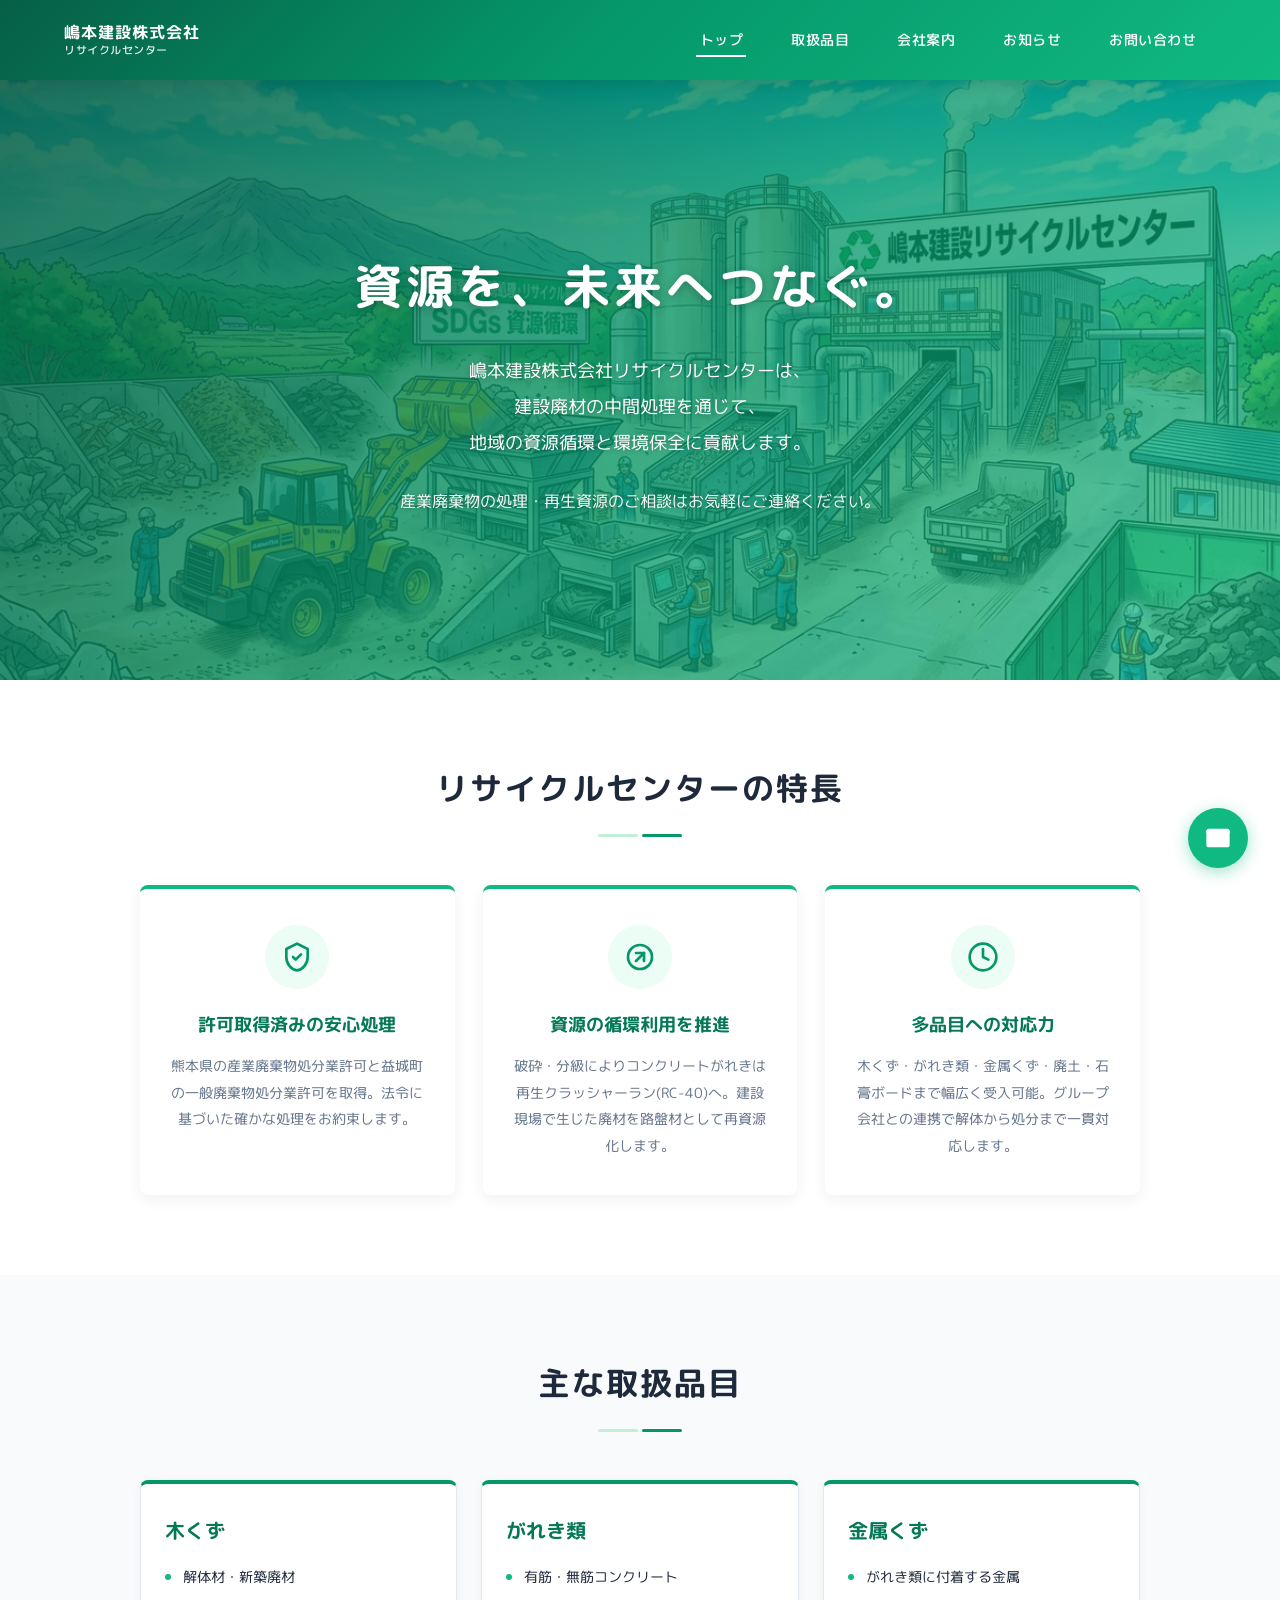
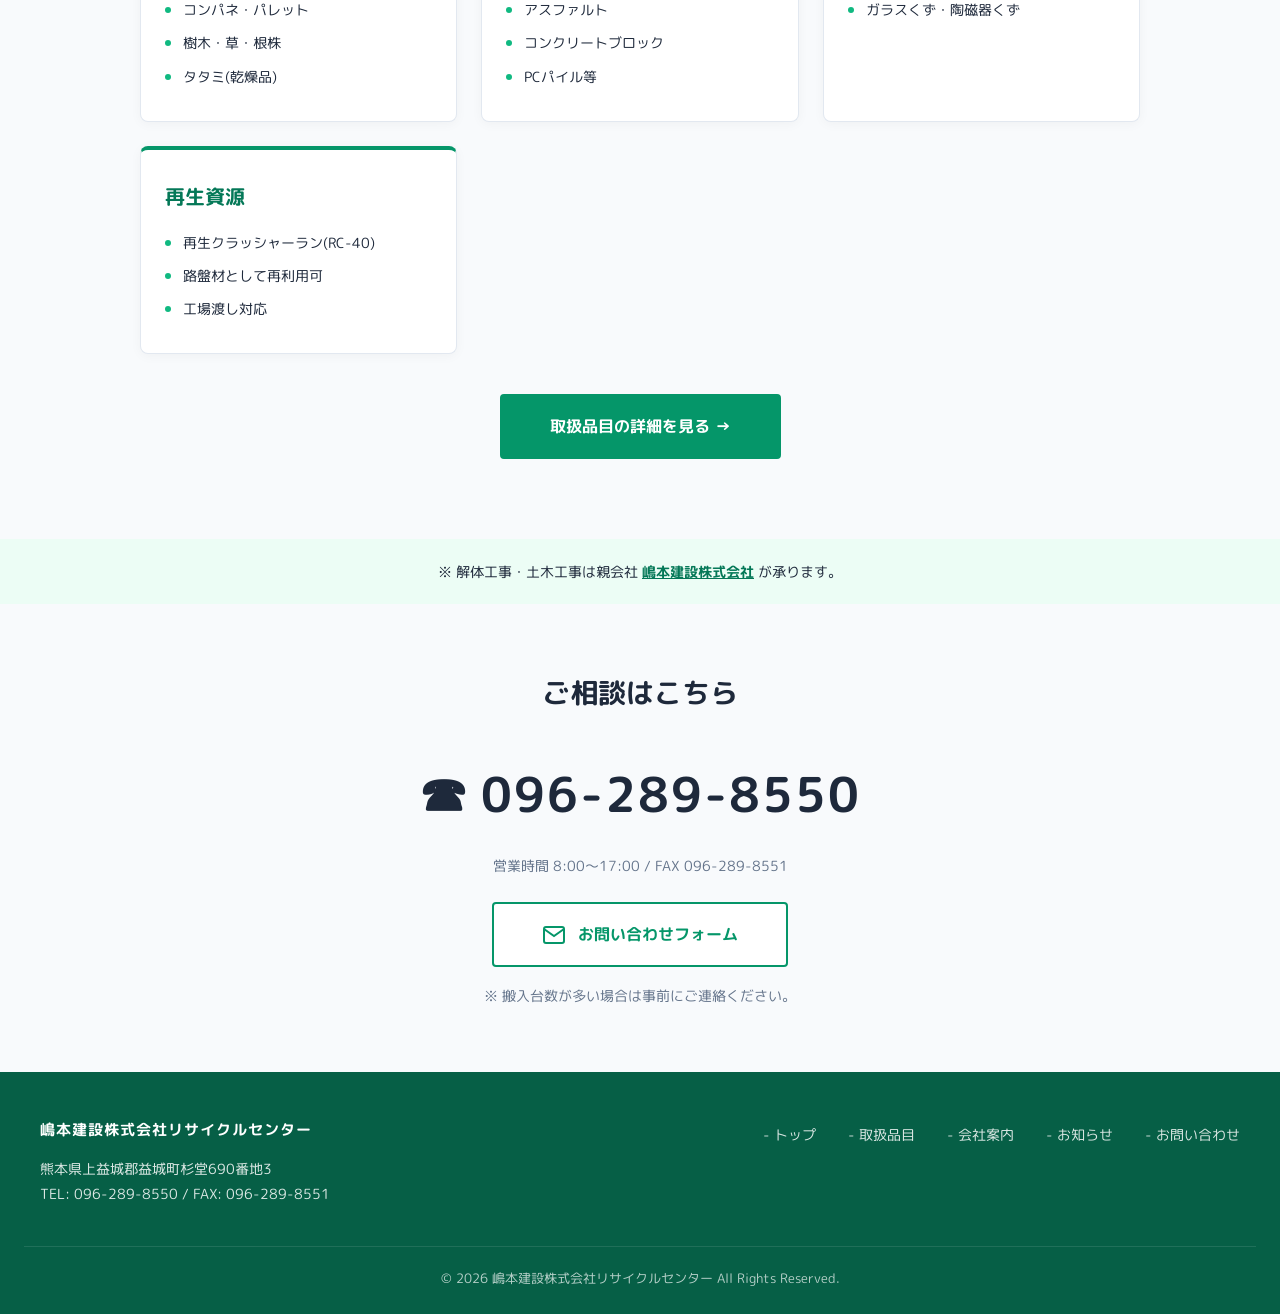
==== commit ffa7ddc5: "Fix hero images: update CSS to reference webp files instead of missing png The css/style.css referen" ====
--- a/index.html
+++ b/index.html
@@ -22,7 +22,7 @@
   <link rel="preconnect" href="https://fonts.googleapis.com">
   <link rel="preconnect" href="https://fonts.gstatic.com" crossorigin>
   <link href="https://fonts.googleapis.com/css2?family=M+PLUS+Rounded+1c:wght@400;500;700;800&display=swap" rel="stylesheet">
-  <link rel="stylesheet" href="css/style.css?v=1">
+  <link rel="stylesheet" href="css/style.css?v=2">
 
   <!-- Structured Data: LocalBusiness -->
   <script type="application/ld+json">
--- a/css/style.css
+++ b/css/style.css
@@ -180,7 +180,7 @@
 .hero-bg {
   position: absolute;
   inset: 0;
-  background: url('../images/risaikuru2.png') center/cover no-repeat;
+  background: url('../images/risaikuru2.webp') center/cover no-repeat;
   z-index: 1;
 }
 
@@ -237,7 +237,7 @@
 .page-hero-bg {
   position: absolute;
   inset: 0;
-  background: url('../images/risaikuru1.png') center/cover no-repeat;
+  background: url('../images/risaikuru1.webp') center/cover no-repeat;
 }
 
 .page-hero-bg::after {
@@ -1014,6 +1014,14 @@
     margin-top: 64px;
   }
 
+  .hero-bg {
+    background-image: url('../images/risaikuru2-mobile.webp');
+  }
+
+  .page-hero-bg {
+    background-image: url('../images/risaikuru1-mobile.webp');
+  }
+
   .hero-content h1 {
     font-size: 28px;
     letter-spacing: 2px;
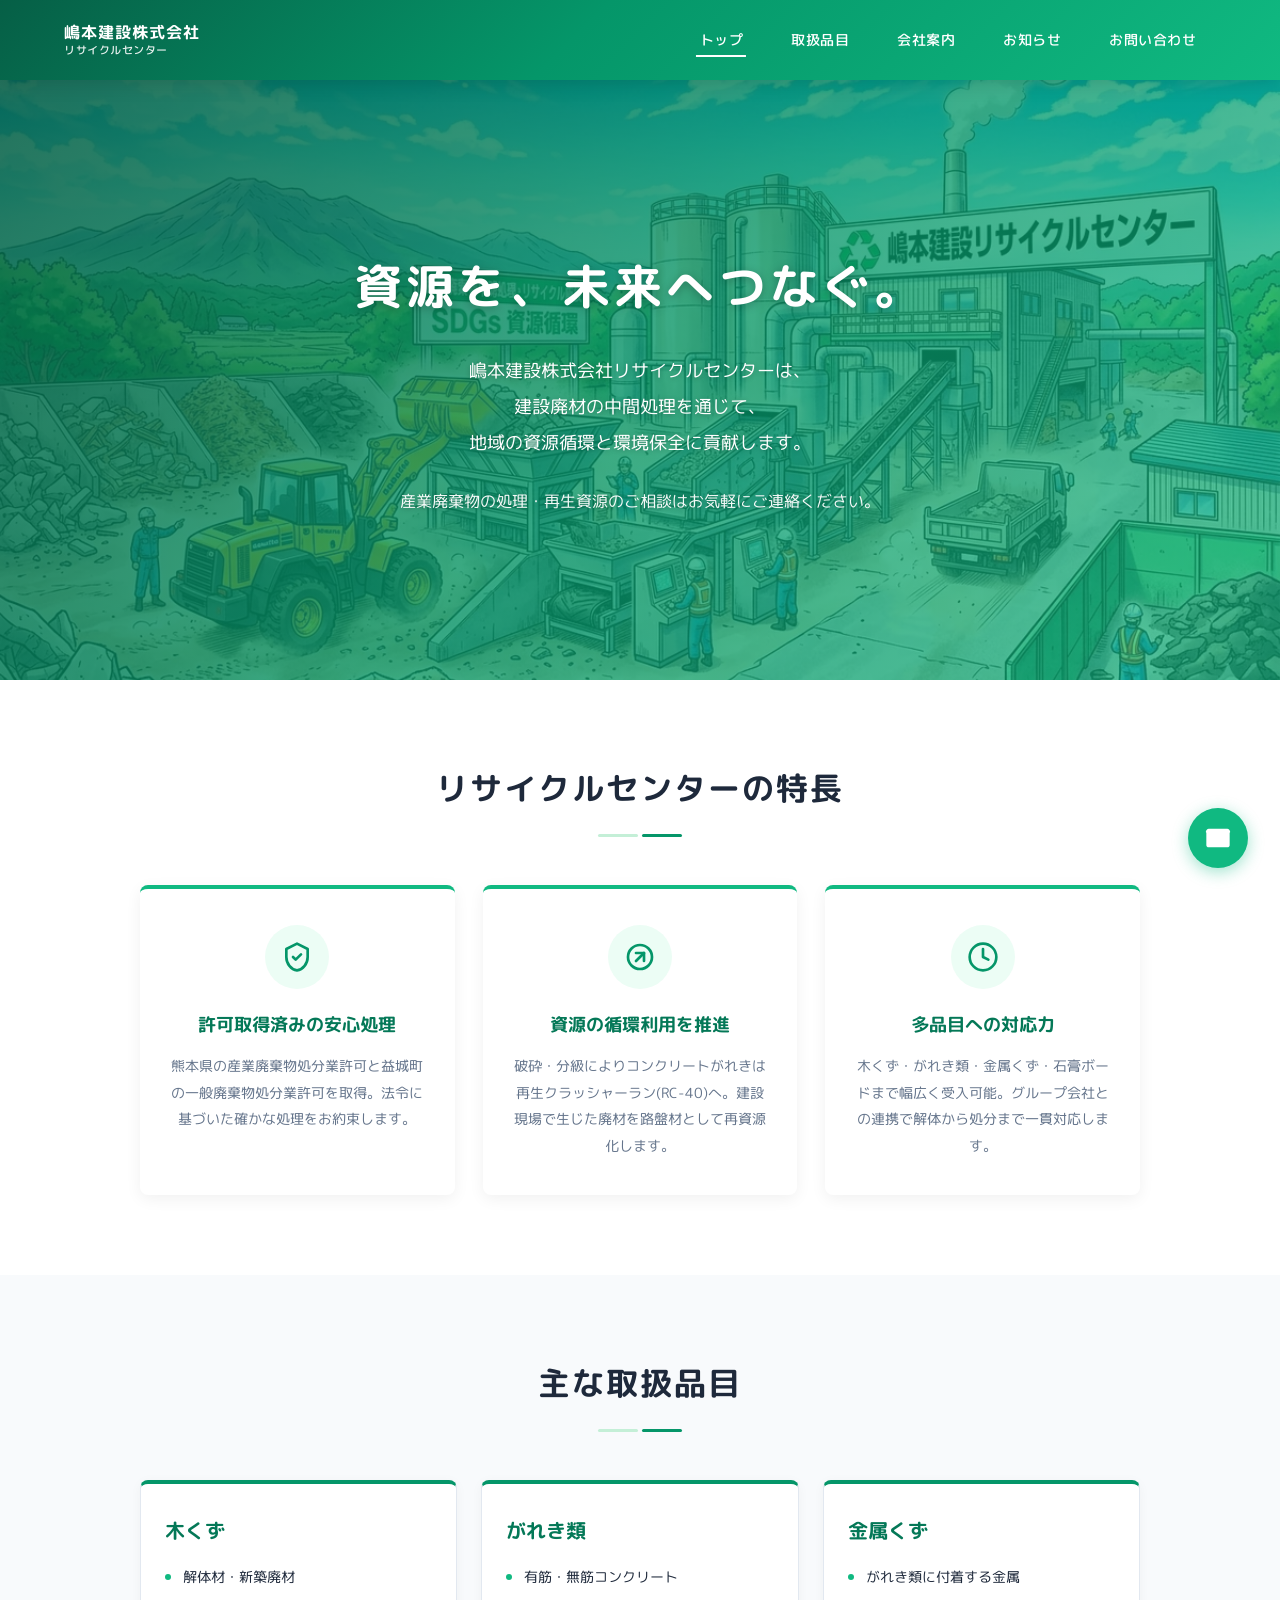
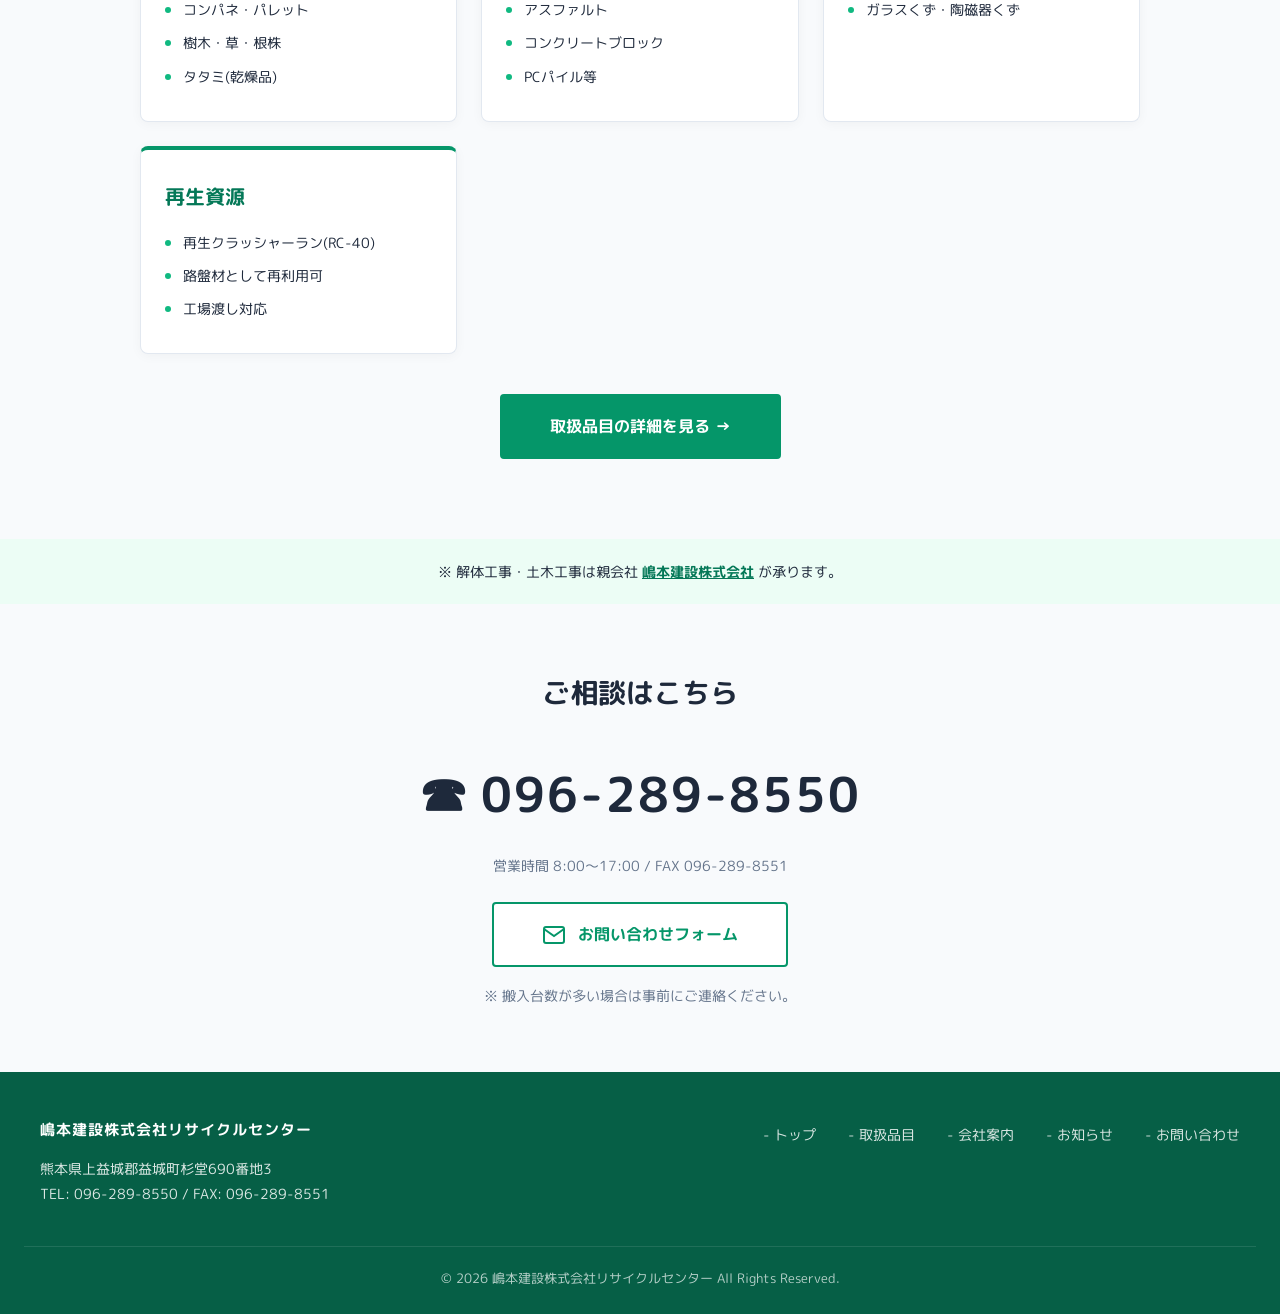
==== commit c44f8055: "Remove 廃土 from items list" ====
--- a/index.html
+++ b/index.html
@@ -22,7 +22,7 @@
   <link rel="preconnect" href="https://fonts.googleapis.com">
   <link rel="preconnect" href="https://fonts.gstatic.com" crossorigin>
   <link href="https://fonts.googleapis.com/css2?family=M+PLUS+Rounded+1c:wght@400;500;700;800&display=swap" rel="stylesheet">
-  <link rel="stylesheet" href="css/style.css?v=2">
+  <link rel="stylesheet" href="css/style.css?v=1">
 
   <!-- Structured Data: LocalBusiness -->
   <script type="application/ld+json">
@@ -116,7 +116,7 @@
             <svg viewBox="0 0 24 24" fill="none" stroke="currentColor" stroke-width="2" stroke-linecap="round" stroke-linejoin="round"><circle cx="12" cy="12" r="10"/><path d="M12 6v6l4 2"/></svg>
           </div>
           <h3>多品目への対応力</h3>
-          <p>木くず・がれき類・金属くず・廃土・石膏ボードまで幅広く受入可能。グループ会社との連携で解体から処分まで一貫対応します。</p>
+          <p>木くず・がれき類・金属くず・石膏ボードまで幅広く受入可能。グループ会社との連携で解体から処分まで一貫対応します。</p>
         </div>
       </div>
     </div>
--- a/css/style.css
+++ b/css/style.css
@@ -705,6 +705,83 @@
   font-size: 15px;
 }
 
+.news-list li.news-link {
+  padding: 0;
+}
+
+.news-list li.news-link a {
+  display: flex;
+  gap: 24px;
+  padding: 24px 0;
+  align-items: baseline;
+  color: inherit;
+  text-decoration: none;
+  transition: background 0.2s;
+  width: 100%;
+}
+
+.news-list li.news-link a:hover {
+  background: var(--light);
+}
+
+.news-list li.news-link a:hover .news-title {
+  color: var(--primary-dark);
+}
+
+/* --- News Detail --- */
+.news-detail-meta {
+  display: flex;
+  gap: 16px;
+  align-items: center;
+  padding: 16px 0;
+  margin-bottom: 24px;
+  border-bottom: 1px solid var(--border);
+  font-size: 14px;
+  color: var(--text-light);
+}
+
+.news-detail-meta .news-detail-date {
+  font-weight: 500;
+}
+
+.news-detail-meta .news-detail-tag {
+  display: inline-block;
+  padding: 2px 12px;
+  font-size: 12px;
+  background: var(--primary);
+  color: var(--white);
+  border-radius: 3px;
+}
+
+.news-detail-body {
+  font-size: 16px;
+  line-height: 1.9;
+  color: var(--text);
+}
+
+.news-detail-body p {
+  margin-bottom: 20px;
+}
+
+.back-to-news {
+  margin-top: 48px;
+  padding-top: 24px;
+  border-top: 1px solid var(--border);
+}
+
+.back-to-news .back-link {
+  display: inline-block;
+  color: var(--primary);
+  text-decoration: none;
+  font-weight: 500;
+  transition: color 0.2s;
+}
+
+.back-to-news .back-link:hover {
+  color: var(--primary-dark);
+  text-decoration: underline;
+}
+
 /* --- Contact Section --- */
 .contact-section {
   text-align: center;
